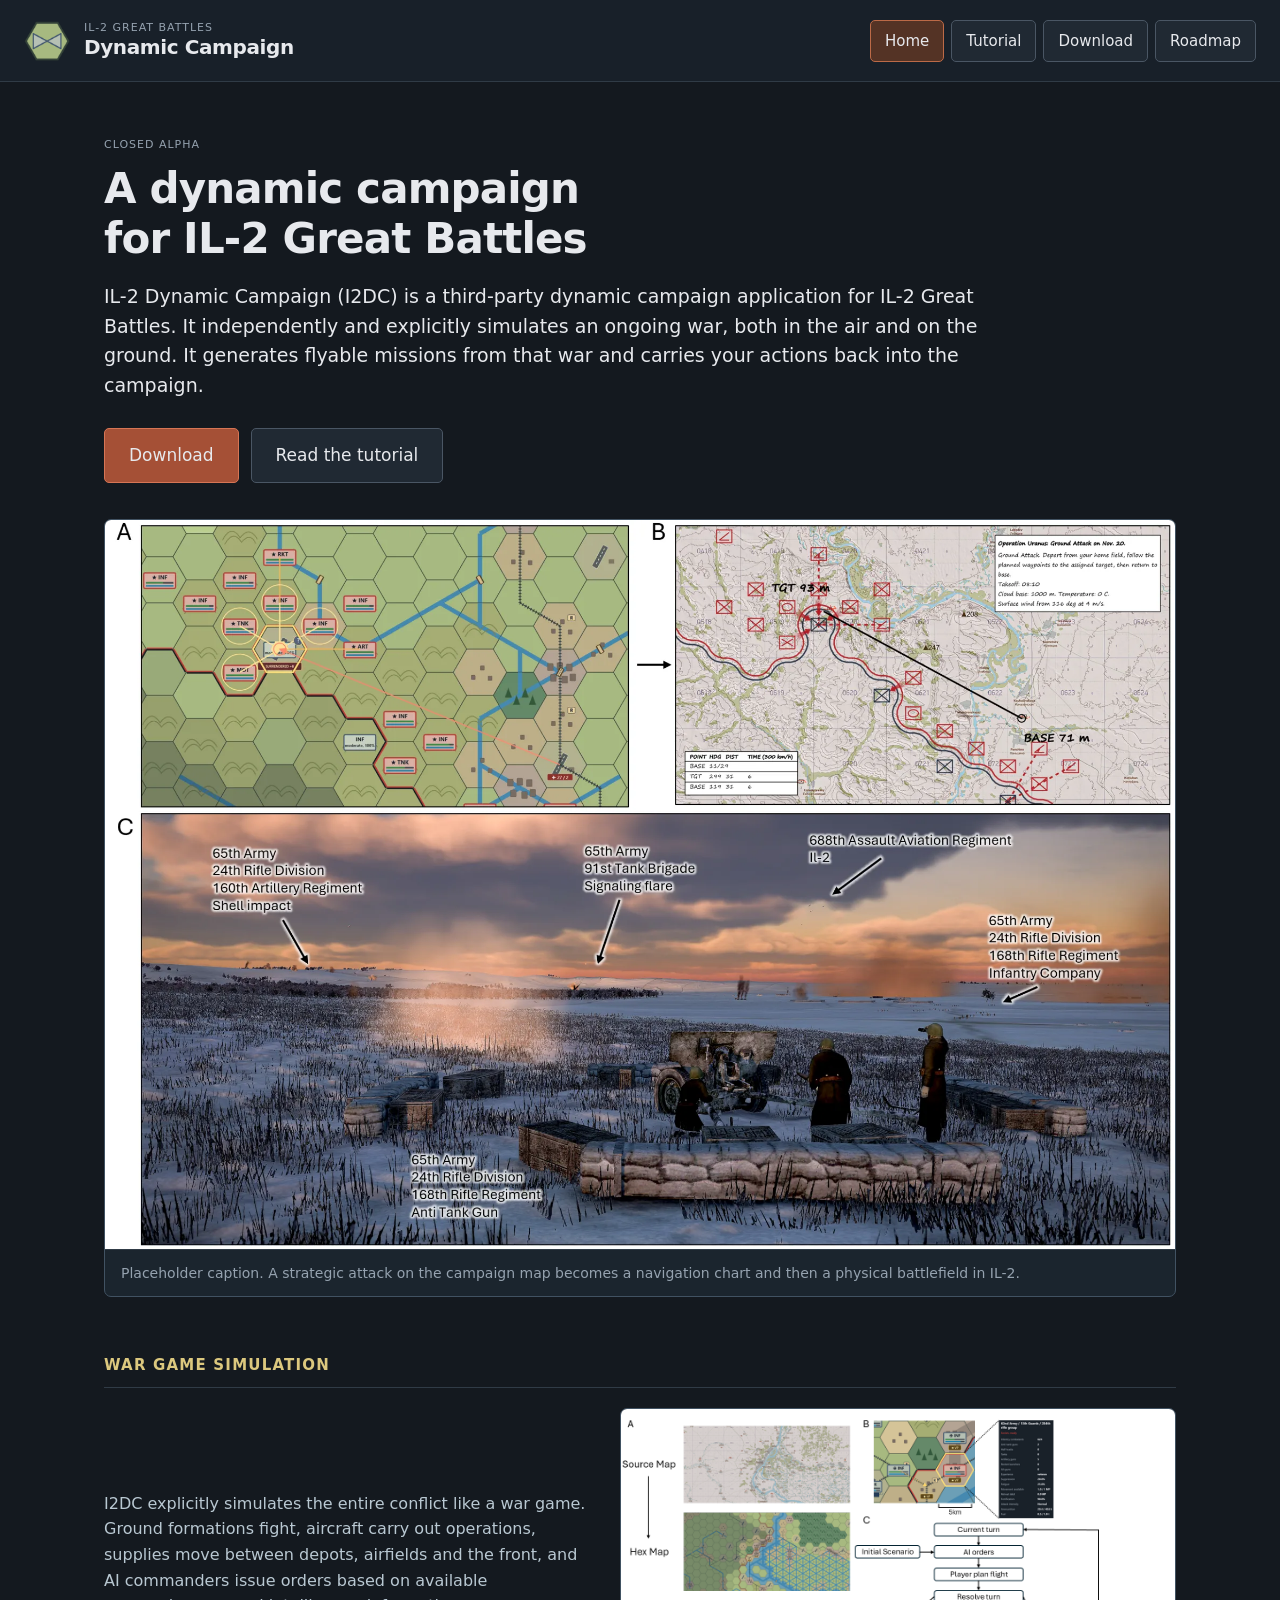
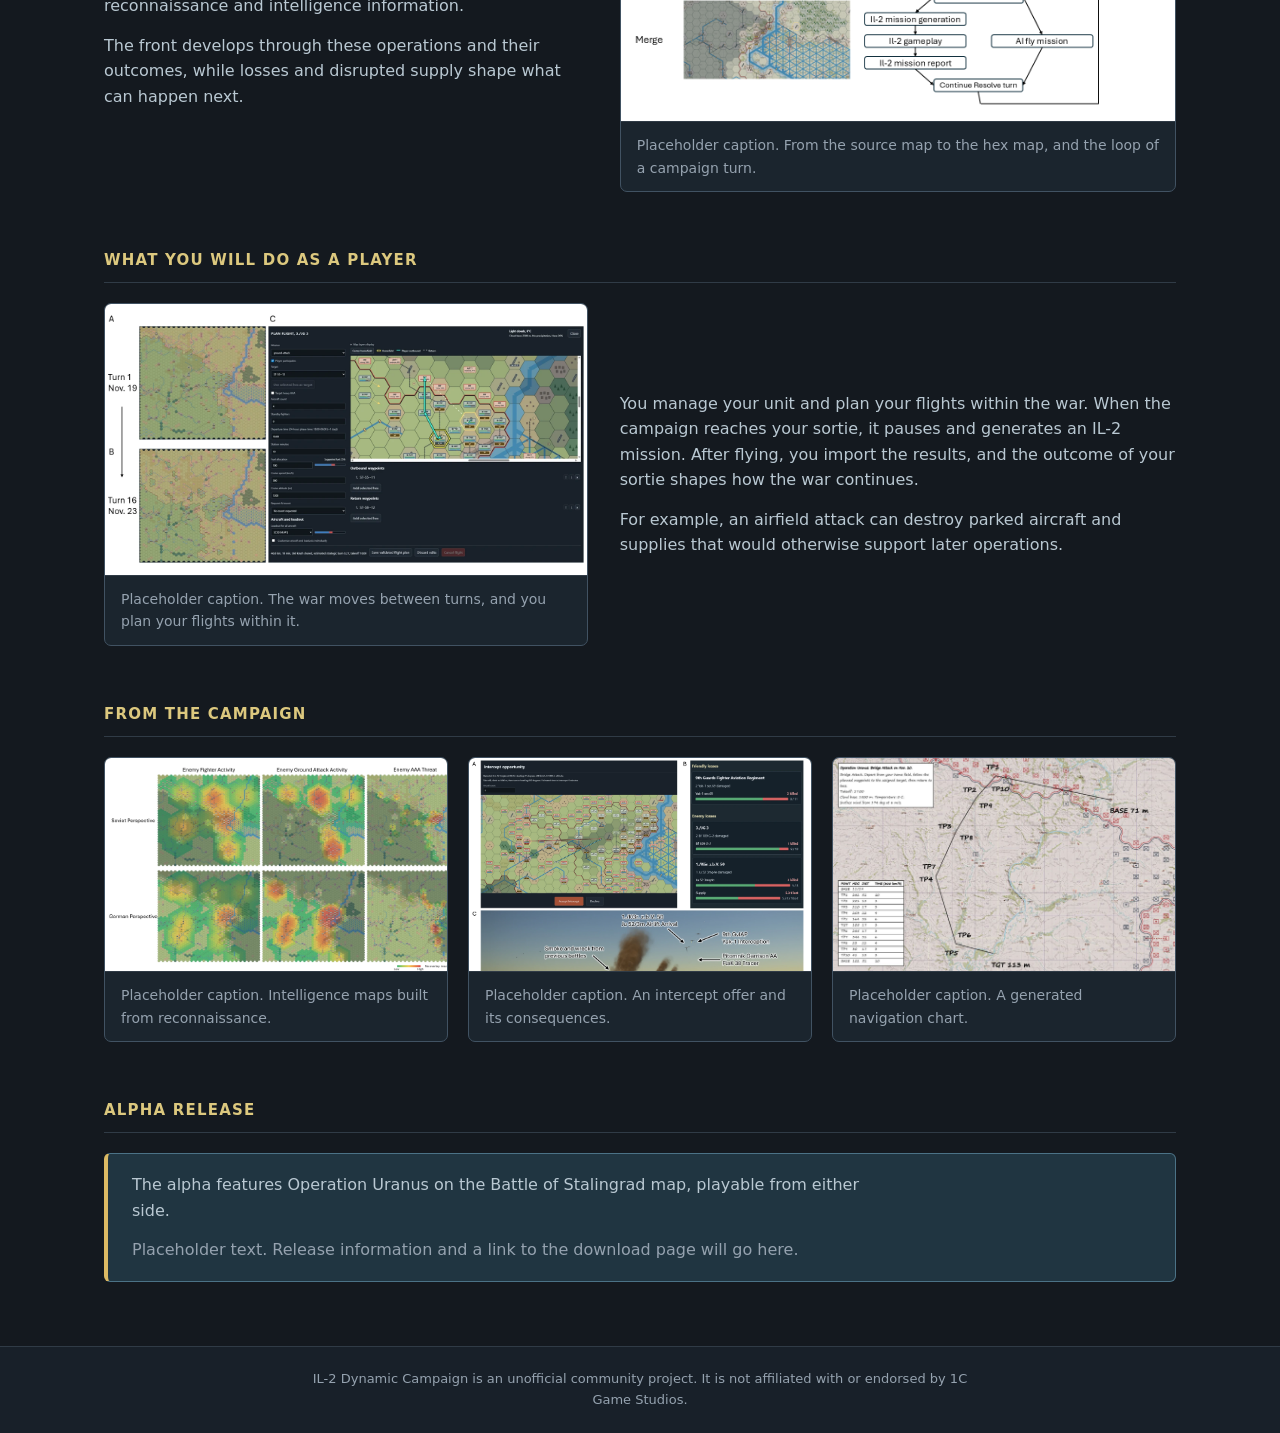
==== index.html @ 6d2a4a63 "Add website draft" ====
<!doctype html>
<html lang="en">
<head>
<meta charset="utf-8">
<meta name="viewport" content="width=device-width, initial-scale=1">
<title>Home | IL-2 Dynamic Campaign</title>
<meta name="description" content="A dynamic campaign for IL-2 Great Battles">
<link rel="icon" type="image/png" href="favicon.png">
<link rel="stylesheet" href="style.css">
</head>
<body>
<header class="site-header">
  <a class="brand" href="index.html" aria-label="IL-2 Dynamic Campaign, home">
    <img src="logo.png" alt="" width="46" height="46">
    <span><span class="eyebrow">IL-2 GREAT BATTLES</span><span class="brand-title">Dynamic Campaign</span></span>
  </a>
  <nav class="site-nav" aria-label="Main">
    <a href="index.html" aria-current="page">Home</a>
    <a href="tutorial.html">Tutorial</a>
    <a href="download.html">Download</a>
    <a href="roadmap.html">Roadmap</a>
  </nav>
</header>
<main class="page">
<section class="hero">
  <span class="eyebrow">Closed alpha</span>
  <h1>A dynamic campaign for IL-2 Great Battles</h1>
  <p class="lead">IL-2 Dynamic Campaign (I2DC) is a third-party dynamic campaign application for IL-2 Great Battles. It independently and explicitly simulates an ongoing war, both in the air and on the ground. It generates flyable missions from that war and carries your actions back into the campaign.</p>
  <div class="actions">
    <a class="button primary large" href="download.html">Download</a>
    <a class="button large" href="tutorial.html">Read the tutorial</a>
  </div>
  <figure class="hero-figure">
    <img src="images/fig-ground-support.webp" alt="A ground support mission shown on the campaign map, the navigation chart and in IL-2">
    <figcaption>Placeholder caption. A strategic attack on the campaign map becomes a navigation chart and then a physical battlefield in IL-2.</figcaption>
  </figure>
</section>

<section>
  <h2>War game simulation</h2>
  <div class="split">
    <div>
      <p>I2DC explicitly simulates the entire conflict like a war game. Ground formations fight, aircraft carry out operations, supplies move between depots, airfields and the front, and AI commanders issue orders based on available reconnaissance and intelligence information.</p>
      <p>The front develops through these operations and their outcomes, while losses and disrupted supply shape what can happen next.</p>
    </div>
    <figure>
      <img src="images/fig-hex-map.png" alt="A source map turned into a hex map, and the turn flow of the campaign">
      <figcaption>Placeholder caption. From the source map to the hex map, and the loop of a campaign turn.</figcaption>
    </figure>
  </div>
</section>

<section>
  <h2>What you will do as a player</h2>
  <div class="split">
    <figure>
      <img src="images/fig-flight-planning.webp" alt="The campaign map at turn 1 and turn 16, and the flight planning screen">
      <figcaption>Placeholder caption. The war moves between turns, and you plan your flights within it.</figcaption>
    </figure>
    <div>
      <p>You manage your unit and plan your flights within the war. When the campaign reaches your sortie, it pauses and generates an IL-2 mission. After flying, you import the results, and the outcome of your sortie shapes how the war continues.</p>
      <p>For example, an airfield attack can destroy parked aircraft and supplies that would otherwise support later operations.</p>
    </div>
  </div>
</section>

<section>
  <h2>From the campaign</h2>
  <div class="gallery">
    <figure>
      <img src="images/fig-intelligence.webp" alt="Intelligence heat maps from the Soviet and German perspectives">
      <figcaption>Placeholder caption. Intelligence maps built from reconnaissance.</figcaption>
    </figure>
    <figure>
      <img src="images/fig-intercept.webp" alt="An intercept offer, the resulting losses and the engagement in IL-2">
      <figcaption>Placeholder caption. An intercept offer and its consequences.</figcaption>
    </figure>
    <figure>
      <img src="images/fig-navigation-chart.jpg" alt="A navigation chart for a bridge attack">
      <figcaption>Placeholder caption. A generated navigation chart.</figcaption>
    </figure>
  </div>
</section>

<section>
  <h2>Alpha release</h2>
  <div class="callout">
    <p>The alpha features Operation Uranus on the Battle of Stalingrad map, playable from either side.</p>
    <p class="muted">Placeholder text. Release information and a link to the download page will go here.</p>
  </div>
</section>

</main>
<footer class="site-footer">
  <p>IL-2 Dynamic Campaign is an unofficial community project. It is not affiliated with or endorsed by 1C Game Studios.</p>
</footer>
</body>
</html>
---- style.css ----
/* Colours and component styles follow the application's own UI (src/ui/styles.css). */
:root {
  --bg: #14191f;
  --header: #182029;
  --toolbar: #1b232c;
  --panel: #192129;
  --map: #263139;
  --card: #1b252e;
  --line: #303b46;
  --line-strong: #415262;
  --text: #e7e9ed;
  --text-soft: #b9c8d2;
  --muted: #95a2af;
  --button: #202933;
  --button-hover: #2b3743;
  --button-line: #4a5664;
  --active: #543325;
  --active-line: #bc6a47;
  --primary: #a55036;
  --primary-line: #d67555;
  --gold: #dcc87e;
  --gold-strong: #dcba64;
  --blue-card: #203541;
  --blue-line: #4b7286;
  --link: #9fc3d6;
  font-family: Inter, ui-sans-serif, system-ui, "Segoe UI", sans-serif;
  color: var(--text);
  background: var(--bg);
}
* { box-sizing: border-box; }
html { scroll-behavior: smooth; scroll-padding-top: 110px; }
body { margin: 0; line-height: 1.6; font-size: 16px; }
h1, h2, h3, p, ul, ol, figure { margin: 0; }
a { color: var(--link); }
a:hover { color: #c4dfec; }
img { max-width: 100%; height: auto; display: block; }

/* Banner, like the application header */
.site-header {
  position: sticky; top: 0; z-index: 10;
  display: flex; flex-wrap: wrap; justify-content: space-between; align-items: center; gap: 12px 24px;
  padding: 13px 24px; min-height: 82px;
  background: var(--header); border-bottom: 1px solid var(--line);
}
.brand { display: flex; align-items: center; gap: 14px; color: var(--text); text-decoration: none; }
.brand img { flex: none; }
.brand span { display: flex; flex-direction: column; line-height: 1.25; }
.eyebrow { color: var(--muted); font-size: 11px; text-transform: uppercase; letter-spacing: .09em; }
.brand-title { font-size: 20px; font-weight: 600; letter-spacing: -.02em; }
.site-nav { display: flex; flex-wrap: wrap; gap: 7px; }
.site-nav a, .button {
  display: inline-block; border: 1px solid var(--button-line); border-radius: 5px;
  background: var(--button); color: var(--text); padding: 8px 14px; text-decoration: none; cursor: pointer; font-size: 15px;
}
.site-nav a:hover, .button:hover { background: var(--button-hover); color: var(--text); }
.site-nav a[aria-current="page"] { border-color: var(--active-line); background: var(--active); }
.button.primary { background: var(--primary); border-color: var(--primary-line); }
.button.primary:hover { background: #b85a3d; }
.button.large { padding: 13px 24px; font-size: 17px; }

/* Page */
.page { width: min(1120px, 100%); margin: 0 auto; padding: 40px 24px 64px; }
.page > * + * { margin-top: 56px; }
.page h1 { font-size: 34px; letter-spacing: -.02em; line-height: 1.2; }
.page h2 {
  font-size: 15px; text-transform: uppercase; letter-spacing: .08em; color: var(--gold);
  padding-bottom: 10px; border-bottom: 1px solid var(--line); margin-bottom: 20px;
}
.page h1 + p { margin-top: 12px; }
.page h3 { font-size: 18px; margin: 28px 0 8px; }
.page p, .page li { color: var(--text-soft); max-width: 74ch; }
.page p + p { margin-top: 14px; }
.page ul, .page ol { padding-left: 22px; }
.page li + li { margin-top: 6px; }
.lead { font-size: 19px; line-height: 1.55; color: var(--text) !important; max-width: 62ch; }
.muted { color: var(--muted) !important; }

/* Home */
.hero { padding: 8px 0 0; }
.hero h1 { margin: 8px 0 18px; font-size: 42px; max-width: 18ch; }
.actions { display: flex; flex-wrap: wrap; gap: 12px; margin-top: 28px; }
figure { background: var(--card); border: 1px solid var(--line-strong); border-radius: 7px; overflow: hidden; }
figure img { width: 100%; background: var(--map); }
figcaption { padding: 12px 16px; font-size: 14px; color: var(--muted); border-top: 1px solid var(--line); }
.hero-figure { margin-top: 36px; }
.split { display: grid; grid-template-columns: minmax(0, 1fr) minmax(0, 1.15fr); gap: 32px; align-items: center; }
.gallery { display: grid; grid-template-columns: repeat(3, minmax(0, 1fr)); gap: 20px; }
.gallery figure img { aspect-ratio: 16 / 10; object-fit: cover; object-position: top left; }

/* Cards */
.card { background: var(--card); border: 1px solid var(--line-strong); border-radius: 7px; padding: 20px 24px; }
.callout {
  background: var(--blue-card); border: 1px solid var(--blue-line); border-left: 4px solid var(--gold-strong);
  border-radius: 6px; padding: 18px 24px;
}
.callout strong { color: var(--gold); }
.callout h3 { margin-top: 0; font-size: 21px; }
.placeholder { border: 1px dashed var(--line-strong); border-radius: 6px; padding: 14px 18px; color: var(--muted) !important; font-style: italic; }

/* Tutorial */
.doc { display: grid; grid-template-columns: 220px minmax(0, 1fr); gap: 40px; align-items: start; }
.toc { position: sticky; top: 104px; background: var(--panel); border: 1px solid var(--line); border-radius: 7px; padding: 16px 18px; font-size: 14px; }
.toc p { color: var(--muted); font-size: 11px; text-transform: uppercase; letter-spacing: .09em; margin-bottom: 8px; }
.toc ul { list-style: none; padding: 0; }
.toc li + li { margin-top: 4px; }
.toc a { text-decoration: none; }
.toc .sub { padding-left: 12px; font-size: 13px; }
.doc section + section { margin-top: 44px; }
.steps { counter-reset: step; list-style: none; padding: 0 !important; }
.steps li { counter-increment: step; position: relative; padding: 4px 0 4px 44px; max-width: 74ch; }
.steps li::before {
  content: counter(step); position: absolute; left: 0; top: 2px; width: 30px; height: 30px; border-radius: 50%;
  background: var(--active); border: 1px solid var(--active-line); color: var(--text); text-align: center; line-height: 28px; font-size: 14px;
}
code, kbd { background: #10161c; border: 1px solid var(--line); border-radius: 4px; padding: 1px 6px; font-family: Consolas, ui-monospace, monospace; font-size: .92em; color: var(--text); }
pre { margin: 12px 0 0; background: #10161c; border: 1px solid var(--line); border-radius: 6px; padding: 12px 16px; overflow-x: auto; }
pre code { background: none; border: 0; padding: 0; }

/* Download */
.release { display: flex; flex-wrap: wrap; align-items: center; justify-content: space-between; gap: 20px; }
.release h2 { border: 0; padding: 0; margin: 0 0 6px; color: var(--muted); }
.version-number { font-size: 28px; font-weight: 600; color: var(--text); }
table { width: 100%; border-collapse: collapse; background: var(--card); border: 1px solid var(--line-strong); border-radius: 7px; overflow: hidden; }
th, td { text-align: left; padding: 12px 16px; border-bottom: 1px solid var(--line); font-size: 15px; }
th { background: var(--panel); color: var(--muted); font-size: 11px; text-transform: uppercase; letter-spacing: .09em; font-weight: 500; }
tr:last-child td { border-bottom: 0; }
.two-columns { display: grid; grid-template-columns: repeat(2, minmax(0, 1fr)); gap: 24px; }
.tag { display: inline-block; border: 1px solid var(--active-line); background: var(--active); border-radius: 4px; padding: 1px 8px; font-size: 12px; color: var(--text); }

/* Roadmap */
.roadmap-grid { display: grid; grid-template-columns: repeat(3, minmax(0, 1fr)); gap: 20px; align-items: start; }
.stage { background: var(--card); border: 1px solid var(--line-strong); border-top: 4px solid var(--line-strong); border-radius: 7px; padding: 18px 22px 22px; }
.stage.now { border-top-color: var(--active-line); }
.stage.next { border-top-color: var(--blue-line); }
.stage.later { border-top-color: var(--gold-strong); }
.stage h2 { border: 0; padding: 0; margin: 0 0 4px; color: var(--text); }
.stage .when { color: var(--muted); font-size: 13px; margin-bottom: 14px; }
.stage ul { padding-left: 20px; }
.stage li { color: var(--text-soft); }

/* Footer */
.site-footer { border-top: 1px solid var(--line); background: var(--header); padding: 22px 24px; text-align: center; }
.site-footer p { color: var(--muted); font-size: 13px; margin: 0 auto; max-width: 80ch; }

/* Narrow screens */
@media (max-width: 860px) {
  .site-header { position: static; padding: 14px 16px; }
  html { scroll-padding-top: 16px; }
  .page { padding: 28px 16px 48px; }
  .page > * + * { margin-top: 40px; }
  .hero h1 { font-size: 32px; }
  .split, .doc, .two-columns, .roadmap-grid { grid-template-columns: minmax(0, 1fr); }
  .gallery { grid-template-columns: minmax(0, 1fr); }
  .toc { position: static; }
}
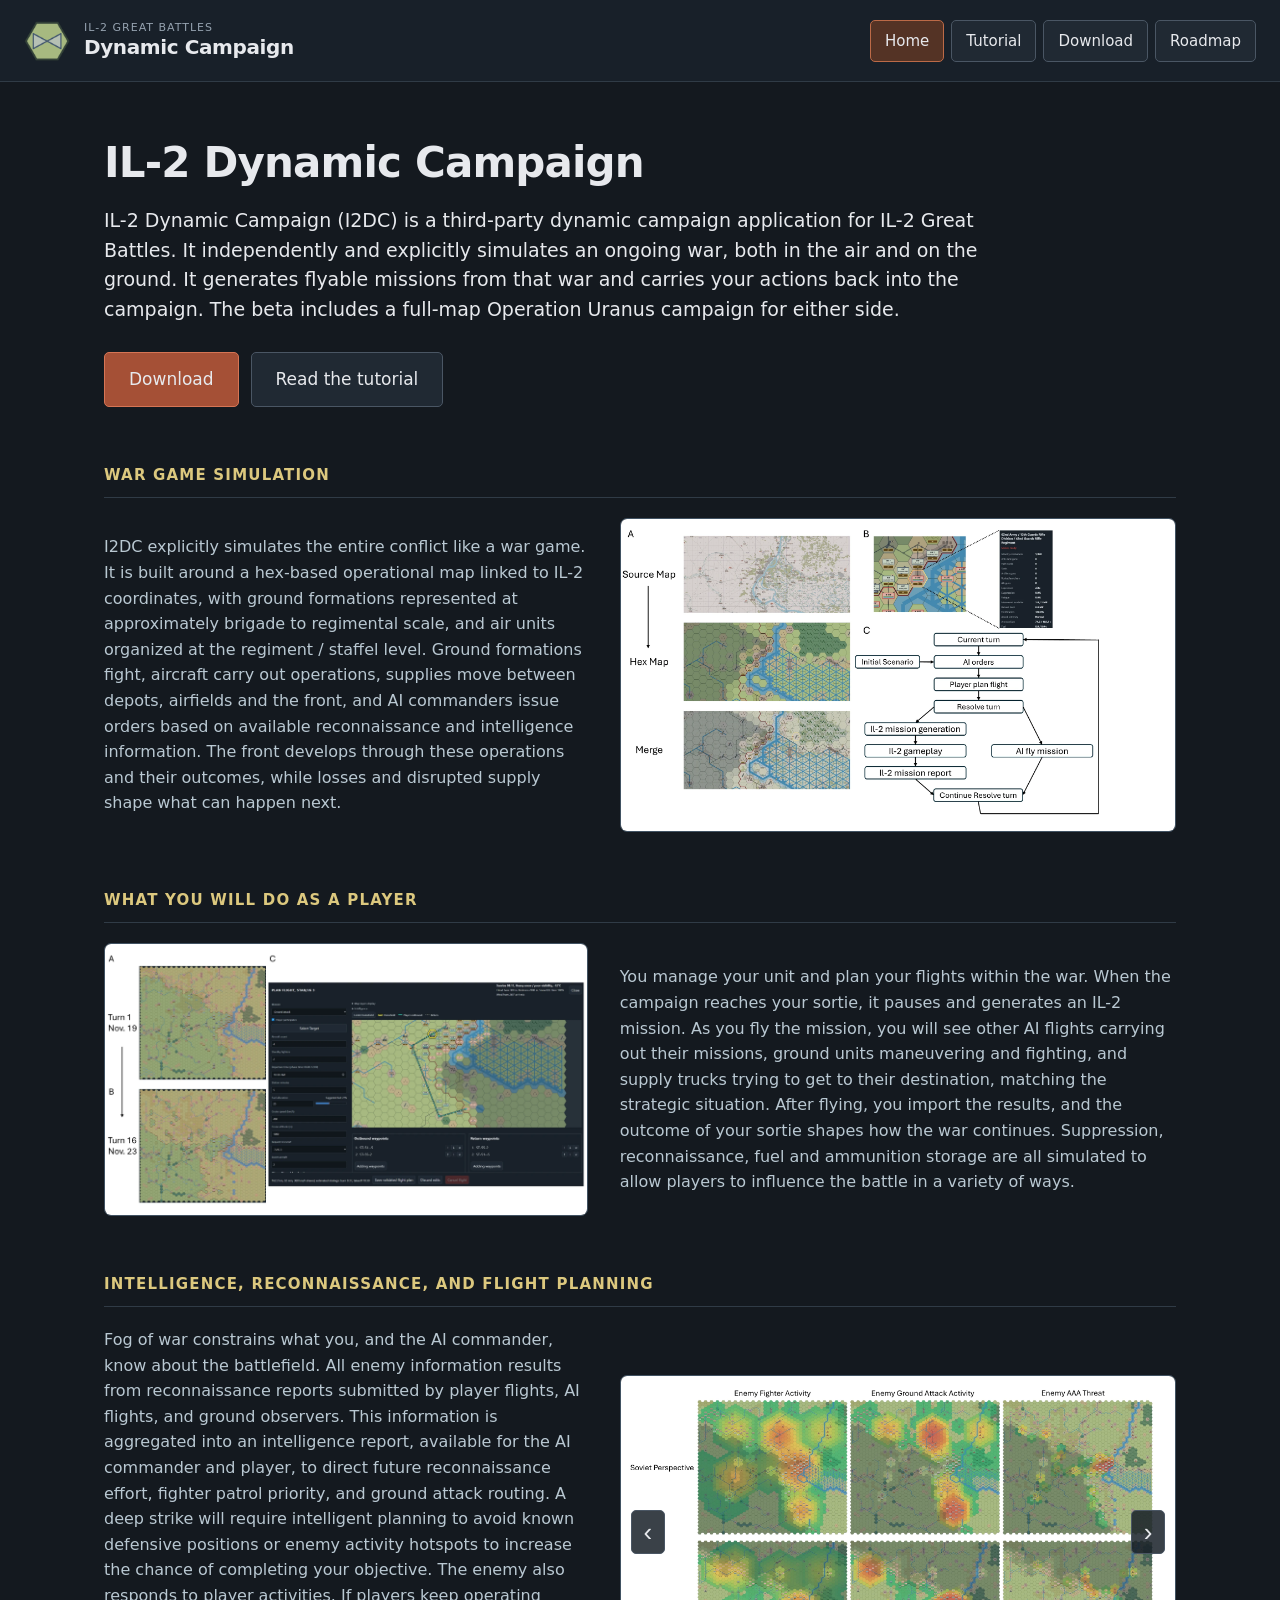
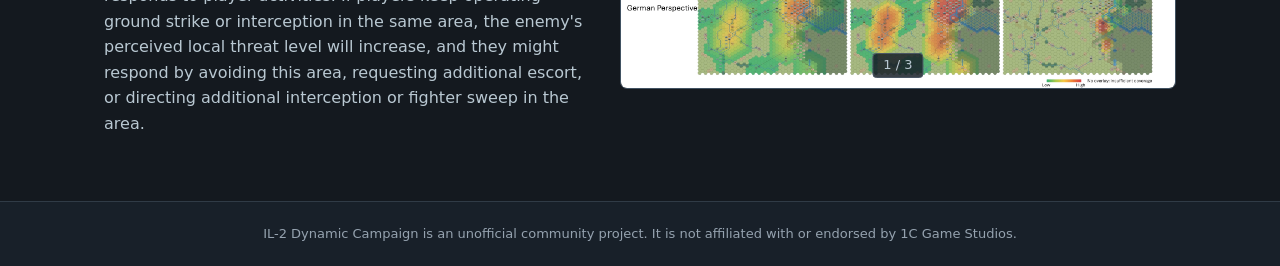
==== commit e72ba8d1: "Add files via upload Update website for beta release" ====
--- a/index.html
+++ b/index.html
@@ -23,29 +23,22 @@
 </header>
 <main class="page">
 <section class="hero">
-  <span class="eyebrow">Closed alpha</span>
-  <h1>A dynamic campaign for IL-2 Great Battles</h1>
-  <p class="lead">IL-2 Dynamic Campaign (I2DC) is a third-party dynamic campaign application for IL-2 Great Battles. It independently and explicitly simulates an ongoing war, both in the air and on the ground. It generates flyable missions from that war and carries your actions back into the campaign.</p>
+  <h1>IL-2 Dynamic Campaign</h1>
+  <p class="lead">IL-2 Dynamic Campaign (I2DC) is a third-party dynamic campaign application for IL-2 Great Battles. It independently and explicitly simulates an ongoing war, both in the air and on the ground. It generates flyable missions from that war and carries your actions back into the campaign. The beta includes a full-map Operation Uranus campaign for either side.</p>
   <div class="actions">
     <a class="button primary large" href="download.html">Download</a>
     <a class="button large" href="tutorial.html">Read the tutorial</a>
   </div>
-  <figure class="hero-figure">
-    <img src="images/fig-ground-support.webp" alt="A ground support mission shown on the campaign map, the navigation chart and in IL-2">
-    <figcaption>Placeholder caption. A strategic attack on the campaign map becomes a navigation chart and then a physical battlefield in IL-2.</figcaption>
-  </figure>
 </section>
 
 <section>
   <h2>War game simulation</h2>
   <div class="split">
     <div>
-      <p>I2DC explicitly simulates the entire conflict like a war game. Ground formations fight, aircraft carry out operations, supplies move between depots, airfields and the front, and AI commanders issue orders based on available reconnaissance and intelligence information.</p>
-      <p>The front develops through these operations and their outcomes, while losses and disrupted supply shape what can happen next.</p>
+      <p>I2DC explicitly simulates the entire conflict like a war game. It is built around a hex-based operational map linked to IL-2 coordinates, with ground formations represented at approximately brigade to regimental scale, and air units organized at the regiment / staffel level. Ground formations fight, aircraft carry out operations, supplies move between depots, airfields and the front, and AI commanders issue orders based on available reconnaissance and intelligence information. The front develops through these operations and their outcomes, while losses and disrupted supply shape what can happen next.</p>
     </div>
     <figure>
-      <img src="images/fig-hex-map.png" alt="A source map turned into a hex map, and the turn flow of the campaign">
-      <figcaption>Placeholder caption. From the source map to the hex map, and the loop of a campaign turn.</figcaption>
+      <img src="images/fig-war-game.webp" alt="A source map turned into a hex map, a formation inspector, and the turn flow of the campaign">
     </figure>
   </div>
 </section>
@@ -54,45 +47,32 @@
   <h2>What you will do as a player</h2>
   <div class="split">
     <figure>
-      <img src="images/fig-flight-planning.webp" alt="The campaign map at turn 1 and turn 16, and the flight planning screen">
-      <figcaption>Placeholder caption. The war moves between turns, and you plan your flights within it.</figcaption>
+      <img src="images/fig-player.webp" alt="The campaign map at turn 1 and turn 16, and the flight planning screen">
     </figure>
     <div>
-      <p>You manage your unit and plan your flights within the war. When the campaign reaches your sortie, it pauses and generates an IL-2 mission. After flying, you import the results, and the outcome of your sortie shapes how the war continues.</p>
-      <p>For example, an airfield attack can destroy parked aircraft and supplies that would otherwise support later operations.</p>
+      <p>You manage your unit and plan your flights within the war. When the campaign reaches your sortie, it pauses and generates an IL-2 mission. As you fly the mission, you will see other AI flights carrying out their missions, ground units maneuvering and fighting, and supply trucks trying to get to their destination, matching the strategic situation. After flying, you import the results, and the outcome of your sortie shapes how the war continues. Suppression, reconnaissance, fuel and ammunition storage are all simulated to allow players to influence the battle in a variety of ways.</p>
     </div>
   </div>
 </section>
 
 <section>
-  <h2>From the campaign</h2>
-  <div class="gallery">
+  <h2>Intelligence, Reconnaissance, and Flight Planning</h2>
+  <div class="split">
+    <div>
+      <p>Fog of war constrains what you, and the AI commander, know about the battlefield. All enemy information results from reconnaissance reports submitted by player flights, AI flights, and ground observers. This information is aggregated into an intelligence report, available for the AI commander and player, to direct future reconnaissance effort, fighter patrol priority, and ground attack routing. A deep strike will require intelligent planning to avoid known defensive positions or enemy activity hotspots to increase the chance of completing your objective. The enemy also responds to player activities. If players keep operating ground strike or interception in the same area, the enemy's perceived local threat level will increase, and they might respond by avoiding this area, requesting additional escort, or directing additional interception or fighter sweep in the area.</p>
+    </div>
     <figure>
-      <img src="images/fig-intelligence.webp" alt="Intelligence heat maps from the Soviet and German perspectives">
-      <figcaption>Placeholder caption. Intelligence maps built from reconnaissance.</figcaption>
-    </figure>
-    <figure>
-      <img src="images/fig-intercept.webp" alt="An intercept offer, the resulting losses and the engagement in IL-2">
-      <figcaption>Placeholder caption. An intercept offer and its consequences.</figcaption>
-    </figure>
-    <figure>
-      <img src="images/fig-navigation-chart.jpg" alt="A navigation chart for a bridge attack">
-      <figcaption>Placeholder caption. A generated navigation chart.</figcaption>
+      <img src="images/fig-intelligence.webp" alt="Intelligence heat maps of enemy fighter, ground attack and anti aircraft activity from the Soviet and German perspectives">
+      <img src="images/fig-recon-report.webp" alt="The recon report screen: marking ground activity in A and reporting parked aircraft in B">
+      <img src="images/fig-navigation-chart.jpg" alt="A navigation chart with waypoints and a flight plan table for a bridge attack">
     </figure>
   </div>
 </section>
-
-<section>
-  <h2>Alpha release</h2>
-  <div class="callout">
-    <p>The alpha features Operation Uranus on the Battle of Stalingrad map, playable from either side.</p>
-    <p class="muted">Placeholder text. Release information and a link to the download page will go here.</p>
-  </div>
-</section>
-
 </main>
 <footer class="site-footer">
   <p>IL-2 Dynamic Campaign is an unofficial community project. It is not affiliated with or endorsed by 1C Game Studios.</p>
 </footer>
+<script src="slides.js"></script>
+<script src="lightbox.js"></script>
 </body>
 </html>
--- a/style.css
+++ b/style.css
@@ -77,15 +77,43 @@
 
 /* Home */
 .hero { padding: 8px 0 0; }
-.hero h1 { margin: 8px 0 18px; font-size: 42px; max-width: 18ch; }
+.hero h1 { margin: 8px 0 18px; font-size: 42px; }
 .actions { display: flex; flex-wrap: wrap; gap: 12px; margin-top: 28px; }
 figure { background: var(--card); border: 1px solid var(--line-strong); border-radius: 7px; overflow: hidden; }
 figure img { width: 100%; background: var(--map); }
-figcaption { padding: 12px 16px; font-size: 14px; color: var(--muted); border-top: 1px solid var(--line); }
 .hero-figure { margin-top: 36px; }
 .split { display: grid; grid-template-columns: minmax(0, 1fr) minmax(0, 1.15fr); gap: 32px; align-items: center; }
 .gallery { display: grid; grid-template-columns: repeat(3, minmax(0, 1fr)); gap: 20px; }
 .gallery figure img { aspect-ratio: 16 / 10; object-fit: cover; object-position: top left; }
+
+/* Several images in one slot */
+figure.slides { position: relative; display: grid; }
+figure.slides > img { grid-area: 1 / 1; align-self: center; visibility: hidden; }
+figure.slides > img.current { visibility: visible; }
+.slides-arrow {
+  position: absolute; top: 50%; transform: translateY(-50%); z-index: 2;
+  width: 34px; height: 44px; border: 1px solid var(--button-line); border-radius: 5px;
+  background: rgba(24, 32, 41, .85); color: var(--text); font-size: 26px; line-height: 1; cursor: pointer;
+}
+.slides-arrow:hover { background: var(--button-hover); }
+.slides-prev { left: 10px; }
+.slides-next { right: 10px; }
+.slides-count {
+  position: absolute; bottom: 10px; left: 50%; transform: translateX(-50%); z-index: 2;
+  padding: 1px 10px; border: 1px solid var(--button-line); border-radius: 4px;
+  background: rgba(24, 32, 41, .85); color: var(--text-soft); font-size: 13px;
+}
+
+/* Image viewer */
+figure img { cursor: zoom-in; }
+body.lightbox-open { overflow: hidden; }
+.lightbox { position: fixed; inset: 0; z-index: 100; background: rgba(8, 11, 14, .92); display: flex; }
+.lightbox[hidden] { display: none; }
+.lightbox-scroll { margin: auto; max-width: 100%; max-height: 100%; overflow: auto; padding: 24px; }
+.lightbox-scroll img { display: block; margin: 0 auto; max-width: calc(100vw - 48px); max-height: calc(100vh - 48px); width: auto; height: auto; cursor: zoom-in; border: 1px solid var(--line-strong); background: var(--map); }
+.lightbox-scroll img.actual { max-width: none; max-height: none; cursor: zoom-out; }
+.lightbox-close { position: absolute; top: 14px; right: 18px; z-index: 1; width: 40px; height: 40px; border: 1px solid var(--button-line); border-radius: 5px; background: var(--button); color: var(--text); font-size: 26px; line-height: 1; cursor: pointer; }
+.lightbox-close:hover { background: var(--button-hover); }
 
 /* Cards */
 .card { background: var(--card); border: 1px solid var(--line-strong); border-radius: 7px; padding: 20px 24px; }
@@ -106,12 +134,6 @@
 .toc a { text-decoration: none; }
 .toc .sub { padding-left: 12px; font-size: 13px; }
 .doc section + section { margin-top: 44px; }
-.steps { counter-reset: step; list-style: none; padding: 0 !important; }
-.steps li { counter-increment: step; position: relative; padding: 4px 0 4px 44px; max-width: 74ch; }
-.steps li::before {
-  content: counter(step); position: absolute; left: 0; top: 2px; width: 30px; height: 30px; border-radius: 50%;
-  background: var(--active); border: 1px solid var(--active-line); color: var(--text); text-align: center; line-height: 28px; font-size: 14px;
-}
 code, kbd { background: #10161c; border: 1px solid var(--line); border-radius: 4px; padding: 1px 6px; font-family: Consolas, ui-monospace, monospace; font-size: .92em; color: var(--text); }
 pre { margin: 12px 0 0; background: #10161c; border: 1px solid var(--line); border-radius: 6px; padding: 12px 16px; overflow-x: auto; }
 pre code { background: none; border: 0; padding: 0; }
@@ -129,18 +151,14 @@
 
 /* Roadmap */
 .roadmap-grid { display: grid; grid-template-columns: repeat(3, minmax(0, 1fr)); gap: 20px; align-items: start; }
-.stage { background: var(--card); border: 1px solid var(--line-strong); border-top: 4px solid var(--line-strong); border-radius: 7px; padding: 18px 22px 22px; }
-.stage.now { border-top-color: var(--active-line); }
-.stage.next { border-top-color: var(--blue-line); }
-.stage.later { border-top-color: var(--gold-strong); }
-.stage h2 { border: 0; padding: 0; margin: 0 0 4px; color: var(--text); }
-.stage .when { color: var(--muted); font-size: 13px; margin-bottom: 14px; }
+.stage { background: var(--card); border: 1px solid var(--line-strong); border-top: 4px solid var(--active-line); border-radius: 7px; padding: 18px 22px 22px; }
+.stage h2 { border: 0; padding: 0; margin: 0 0 14px; color: var(--text); }
 .stage ul { padding-left: 20px; }
 .stage li { color: var(--text-soft); }
 
 /* Footer */
 .site-footer { border-top: 1px solid var(--line); background: var(--header); padding: 22px 24px; text-align: center; }
-.site-footer p { color: var(--muted); font-size: 13px; margin: 0 auto; max-width: 80ch; }
+.site-footer p { color: var(--muted); font-size: 13px; margin: 0 auto; max-width: none; }
 
 /* Narrow screens */
 @media (max-width: 860px) {
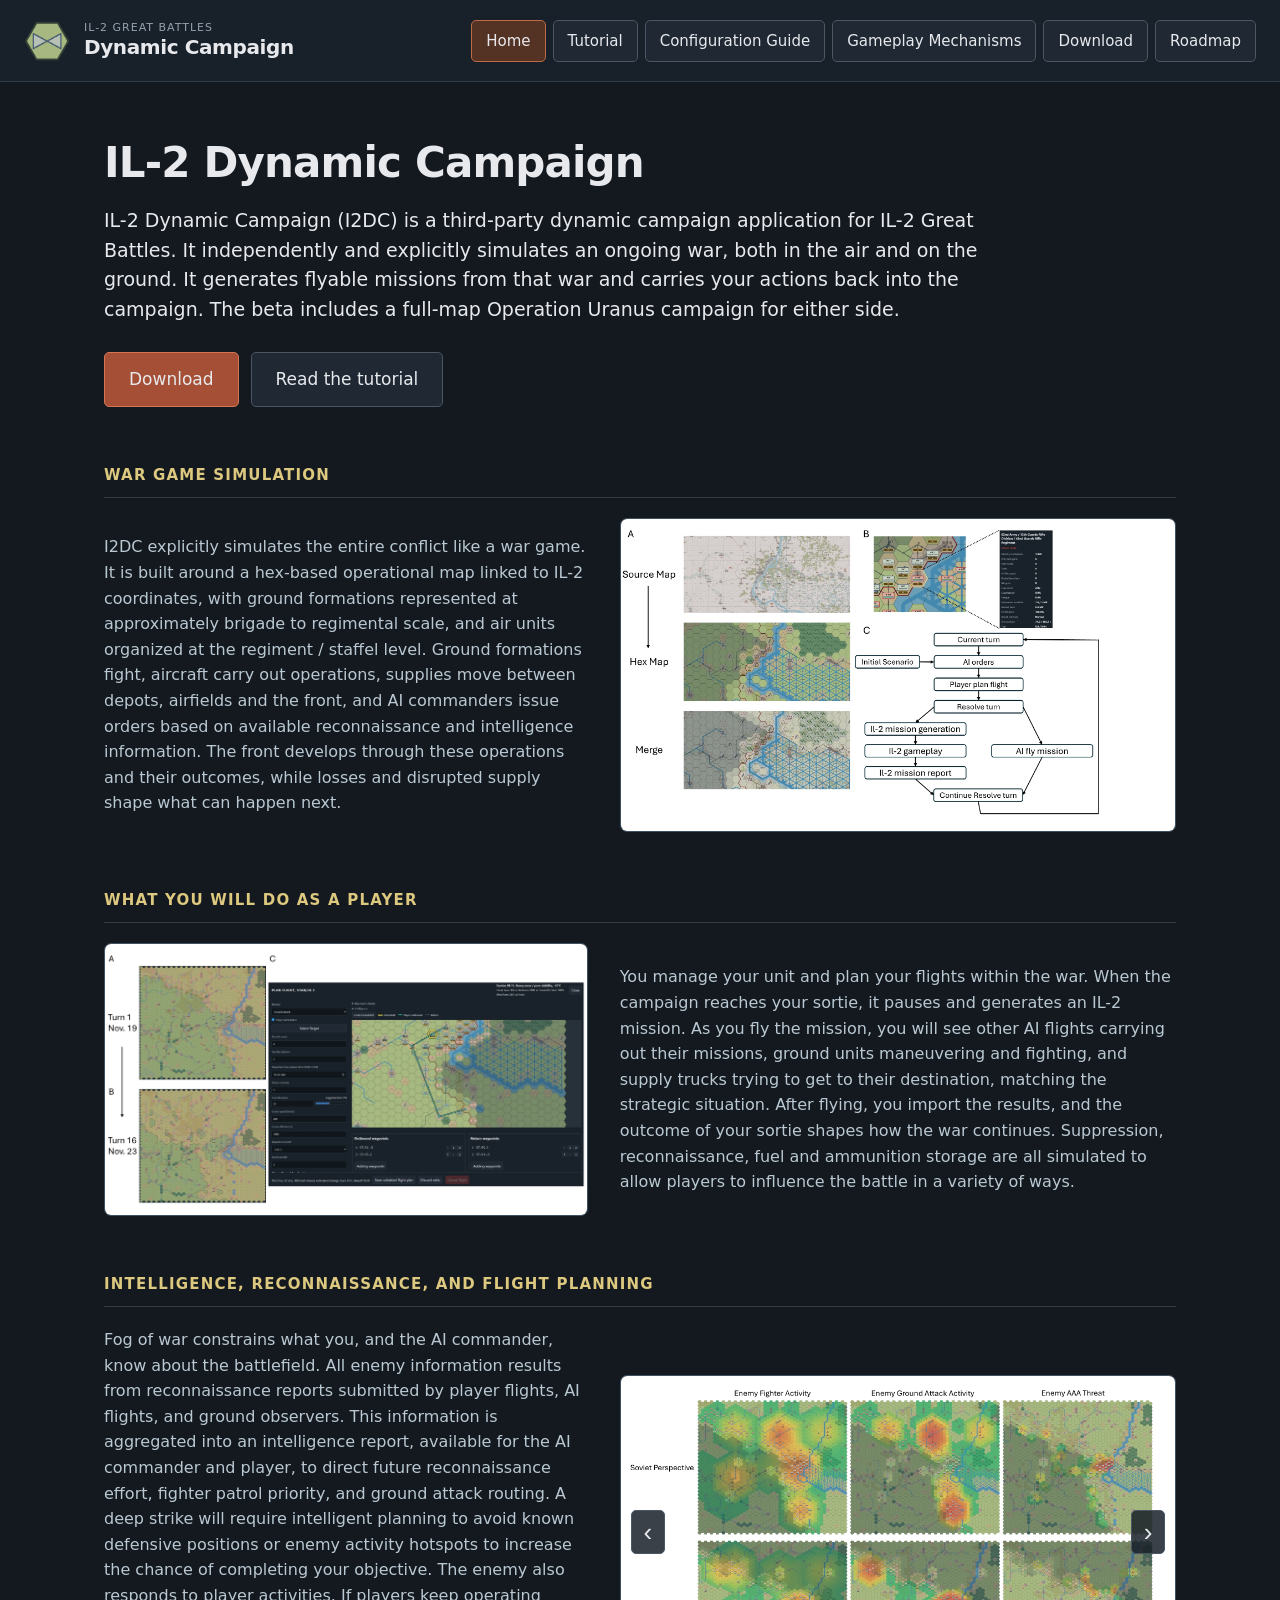
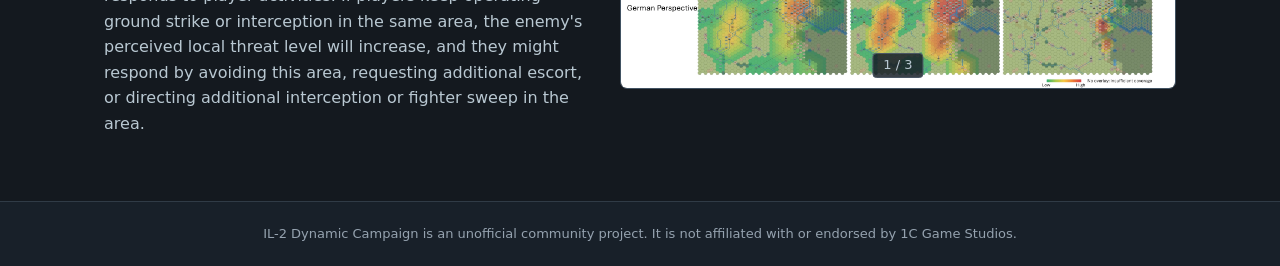
==== commit 3f7f001c: "Add files via upload Added gameplay and configuration guide." ====
--- a/index.html
+++ b/index.html
@@ -17,6 +17,8 @@
   <nav class="site-nav" aria-label="Main">
     <a href="index.html" aria-current="page">Home</a>
     <a href="tutorial.html">Tutorial</a>
+    <a href="configuration.html">Configuration Guide</a>
+    <a href="gameplay.html">Gameplay Mechanisms</a>
     <a href="download.html">Download</a>
     <a href="roadmap.html">Roadmap</a>
   </nav>
--- a/style.css
+++ b/style.css
@@ -137,6 +137,8 @@
 code, kbd { background: #10161c; border: 1px solid var(--line); border-radius: 4px; padding: 1px 6px; font-family: Consolas, ui-monospace, monospace; font-size: .92em; color: var(--text); }
 pre { margin: 12px 0 0; background: #10161c; border: 1px solid var(--line); border-radius: 6px; padding: 12px 16px; overflow-x: auto; }
 pre code { background: none; border: 0; padding: 0; }
+.equation { margin: 16px 0; text-align: center; font-family: "Cambria Math", Cambria, "Times New Roman", serif; font-size: 19px; color: var(--text); overflow-x: auto; }
+.equation i { color: var(--gold); }
 
 /* Download */
 .release { display: flex; flex-wrap: wrap; align-items: center; justify-content: space-between; gap: 20px; }
